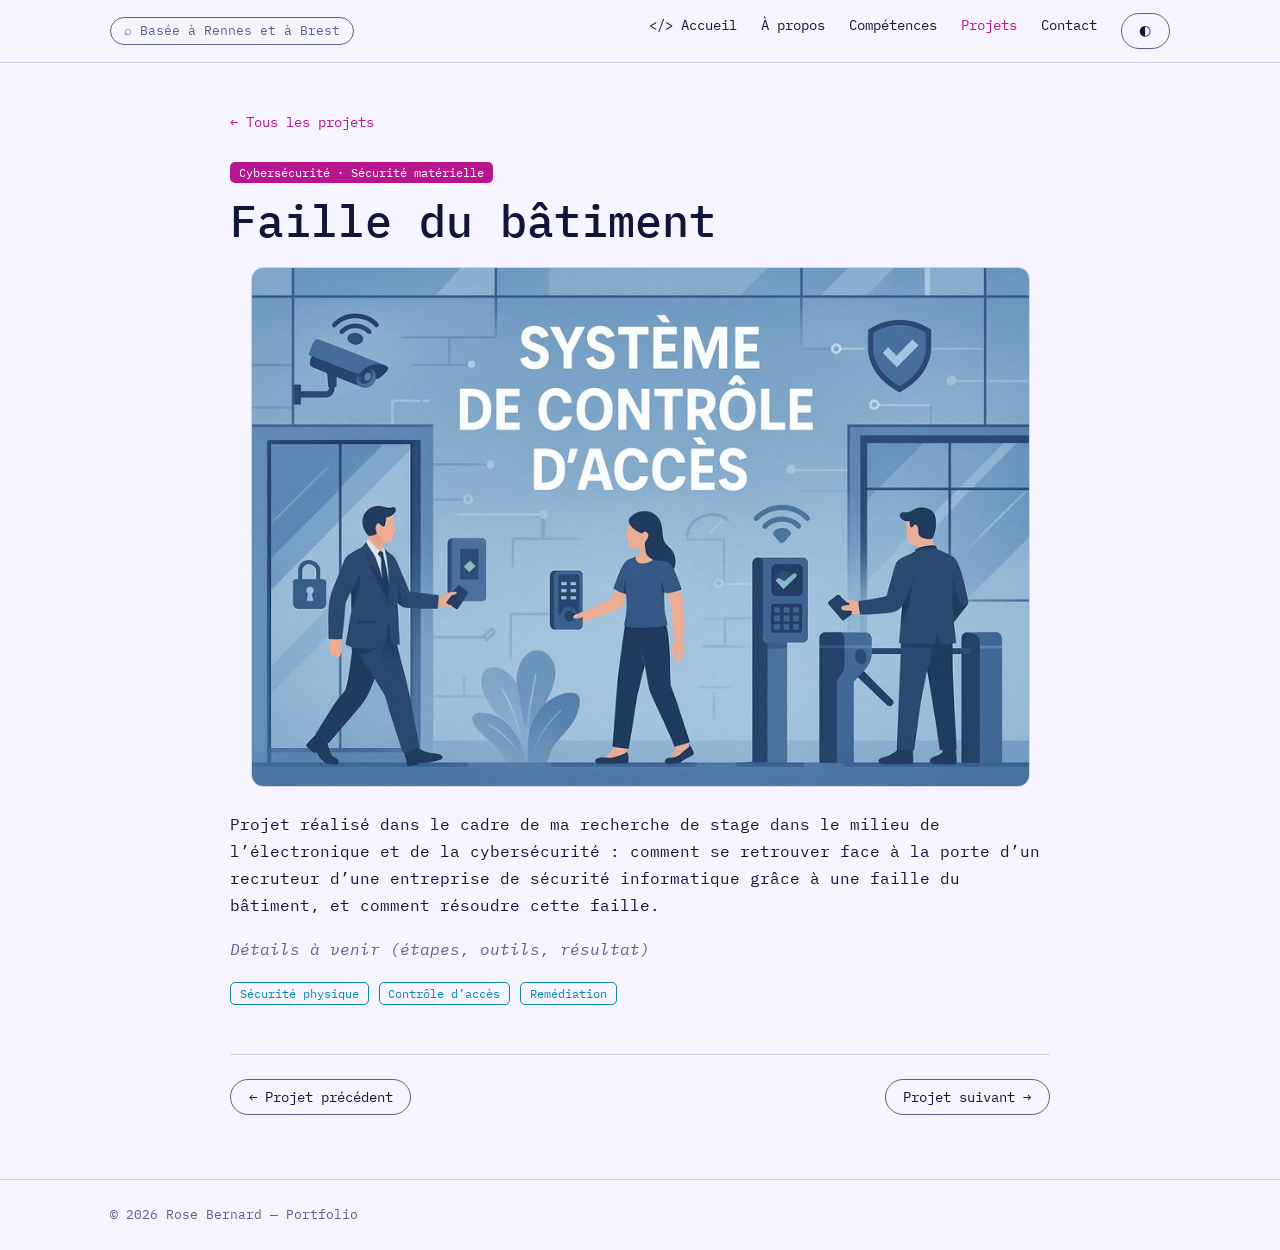
==== projet-faille.html @ 7971939a "ajout des fichiers au projet" ====
<!DOCTYPE html>
<html lang="fr">
<head>
<meta charset="utf-8">
<meta name="viewport" content="width=device-width, initial-scale=1, viewport-fit=cover">
<title>Faille du bâtiment – Rose Bernard</title>
<meta name="description" content="Projet réalisé dans le cadre de ma recherche de stage dans le milieu de l’électronique et de la cybersécurité : comment se retrouver face à la porte d’un recruteur d’une entreprise de sécurité informatique grâce à une faille du bâtiment, et comment résoudre cette faille.">
<link href="https://fonts.googleapis.com/css2?family=IBM+Plex+Mono:wght@400;500;600&display=swap" rel="stylesheet">
<link rel="stylesheet" href="style.css">
</head>
<body>
<nav class="navbar">
  <div class="container">
    <span class="pill">⌕ Basée à Rennes et à Brest</span>
    <ul class="navbar-nav"><li><a class="nav-link" href="index.html">&lt;/&gt; Accueil</a></li><li><a class="nav-link" href="index.html#apropos">À propos</a></li><li><a class="nav-link" href="index.html#competences">Compétences</a></li><li><a class="nav-link active" href="projets.html">Projets</a></li><li><a class="nav-link" href="index.html#contact">Contact</a></li>
      <li><button class="btn" id="theme" type="button" aria-label="Changer de thème">◐</button></li>
    </ul>
  </div>
</nav>
<main class="container" style="padding:3rem 1.25rem 4rem;max-width:860px">
  <div class="crumb"><a class="acc" href="projets.html">← Tous les projets</a></div>
  <span class="badge">Cybersécurité · Sécurité matérielle</span>
  <h1 style="font-size:clamp(1.8rem,5vw,2.8rem);margin:.8rem 0">Faille du bâtiment</h1>
  <div class="pcover"><img src="controle-acces.jpg" alt="Faille du bâtiment" loading="lazy"></div>
  <p>Projet réalisé dans le cadre de ma recherche de stage dans le milieu de l’électronique et de la cybersécurité : comment se retrouver face à la porte d’un recruteur d’une entreprise de sécurité informatique grâce à une faille du bâtiment, et comment résoudre cette faille.</p>
  <p class="mut"><em>Détails à venir (étapes, outils, résultat)</em></p>
  
  <div><span class="badge t">Sécurité physique</span> <span class="badge t">Contrôle d’accès</span> <span class="badge t">Remédiation</span></div>
  <p class="mut" style="font-size:.8rem"></p>
  <div class="pnav"><a class="btn" href="projet-four.html">← Projet précédent</a><a class="btn" href="projet-veille.html">Projet suivant →</a></div>
</main>
<footer><div class="container">© 2026 Rose Bernard — Portfolio</div></footer>
<script src="script.js"></script>
</body>
</html>
---- style.css ----
:root{--bg:#070a1c;--bg2:#0d1230;--card:#131a3a;--line:#2b3166;--tx:#eaf0ff;--mut:#9aa6d4;--acc:#e02bb8;--teal:#2fd8ff;
box-sizing:border-box;padding-top:env(safe-area-inset-top,0px);padding-bottom:env(safe-area-inset-bottom,0px)}
@media (prefers-color-scheme:light){:root:not([data-theme="dark"]){--bg:#f6f5ff;--bg2:#e9e7fa;--card:#fff;--line:#d3d0ee;--tx:#12143a;--mut:#5a5f8e;--acc:#b8168f;--teal:#0a86ab}}
:root[data-theme="dark"]{--bg:#070a1c}
*,*::before,*::after{box-sizing:inherit}
html{scroll-behavior:smooth;scroll-padding-top:70px}
body{margin:0;background:var(--bg);color:var(--tx);font-family:"IBM Plex Mono","Courier New",monospace;line-height:1.7}
a{color:inherit;text-decoration:none}
/* mini-grille compatible Bootstrap */
.container{width:100%;max-width:1100px;margin:0 auto;padding:0 1.25rem}
.row{display:grid;grid-template-columns:repeat(12,1fr);gap:1.25rem}
.row>*{grid-column:span 12}
@media(min-width:768px){.col-md-4{grid-column:span 4}.col-md-5{grid-column:span 5}.col-md-7{grid-column:span 7}.col-md-6{grid-column:span 6}}
.navbar{position:sticky;top:0;z-index:10;background:color-mix(in srgb,var(--bg) 92%,transparent);backdrop-filter:blur(6px);border-bottom:1px solid var(--line);padding-top:env(safe-area-inset-top,0px)}
.navbar .container{display:flex;justify-content:space-between;align-items:center;flex-wrap:wrap;padding-top:.8rem;padding-bottom:.8rem;gap:.5rem}
.navbar-nav{display:flex;gap:1.5rem;flex-wrap:wrap;margin:0;padding:0;list-style:none;font-size:.9rem}
.nav-link:hover{color:var(--acc)}
.pill{border:1px solid var(--mut);border-radius:99px;padding:.15rem .8rem;font-size:.8rem;color:var(--mut)}
.btn{display:inline-block;border:1px solid var(--mut);border-radius:99px;padding:.35rem 1.1rem;background:none;color:var(--tx);font:inherit;font-size:.85rem;cursor:pointer}
.btn:hover,.btn.active{background:var(--acc);border-color:var(--acc);color:#fff}
.card{background:var(--card);border:1px solid var(--line);border-radius:14px;overflow:hidden;height:100%}
.card-body{padding:1.1rem 1.2rem}
.badge{display:inline-block;font-size:.72rem;padding:.05rem .55rem;border-radius:5px;background:var(--acc);color:#fff}
.badge.t{background:transparent;border:1px solid var(--teal);color:var(--teal)}
section{padding:5rem 0;border-top:1px solid var(--line)}
.hero{min-height:88vh;display:flex;flex-direction:column;justify-content:space-between;padding:3rem 0 2rem;border:0}
.band{border-top:1px solid var(--line);border-bottom:1px solid var(--line);padding:2rem 0;margin:3rem 0}
h1{font-size:clamp(3rem,11vw,7.5rem);font-weight:500;margin:0;line-height:1}
h2{font-size:1.6rem;font-weight:500;margin:0 0 2rem}
h2::before{content:"/* ";color:var(--acc)}h2::after{content:" */";color:var(--acc)}
.role{color:var(--acc);font-size:1.4rem}.yr{color:var(--teal)}
.tag{color:var(--acc);font-size:.8rem}
.mut{color:var(--mut)}.teal{color:var(--teal)}.acc{color:var(--acc)}
.big{font-size:2rem;font-weight:500}
.thumb{height:140px;display:grid;place-items:center;font-size:2.4rem;background:linear-gradient(135deg,var(--bg2),var(--card));border-bottom:1px solid var(--line);color:var(--teal)}
.card h3{margin:.6rem 0 .3rem;font-size:1.05rem;font-weight:500}
.card p{margin:0;font-size:.85rem;color:var(--mut)}
.hide{display:none}
footer{border-top:1px solid var(--line);padding:1.5rem 0;color:var(--mut);font-size:.8rem}
.stats{display:flex;gap:2rem;flex-wrap:wrap}
:root[data-theme="light"]{--bg:#f6f5ff;--bg2:#e9e7fa;--card:#fff;--line:#d3d0ee;--tx:#12143a;--mut:#5a5f8e;--acc:#b8168f;--teal:#0a86ab}
#grid .card{cursor:pointer;transition:transform .15s,border-color .15s}
#grid .card:hover,#grid .card:focus-visible{transform:translateY(-3px);border-color:var(--acc);outline:0}
.thumb svg{width:100%;height:100%}
dialog{background:var(--card);color:var(--tx);border:1px solid var(--line);border-radius:16px;padding:0;width:min(640px,92vw);max-height:88vh;overflow:auto;font-family:inherit}
dialog::backdrop{background:rgba(5,12,22,.75)}
.dlg-img{height:200px;border-bottom:1px solid var(--line);background:linear-gradient(135deg,var(--bg2),var(--card))}
.dlg-img svg{width:100%;height:100%}
.dlg-b{padding:1.4rem 1.6rem}
.dlg-b h3{font-size:1.4rem;font-weight:500;margin:.6rem 0}
.dlg-b ul{padding-left:1.1rem;color:var(--mut);font-size:.9rem}
.dlg-x{float:right;margin:.8rem}
#dinl img{display:block;width:100%;max-height:420px;object-fit:cover;object-position:center 35%;border-radius:10px;border:1px solid var(--line);margin:1rem 0}
.thumb img,.dlg-img img{flex:1;min-width:0;height:100%;object-fit:cover;object-position:top}

.nav-link.active{color:var(--acc)}
.card-link{display:block;height:100%}
.crumb{font-size:.85rem;margin-bottom:1.5rem}
.pcover{display:flex;border:1px solid var(--line);border-radius:14px;overflow:hidden;margin:1.5rem 0;max-height:420px}
.pcover img{flex:1;min-width:0;width:100%;object-fit:cover;object-position:top}
.steps{list-style:none;padding:0;margin:1.5rem 0}
.steps li{border-left:2px solid var(--acc);padding:.2rem 0 .2rem 1rem;margin:.9rem 0}
img.inl{display:block;width:100%;max-height:460px;object-fit:cover;object-position:center 35%;border-radius:12px;border:1px solid var(--line);margin:1.5rem 0}
.pnav{display:flex;justify-content:space-between;gap:1rem;flex-wrap:wrap;margin-top:3rem;padding-top:1.5rem;border-top:1px solid var(--line)}

.hero2{background-image:radial-gradient(var(--line) 1px,transparent 1px);background-size:28px 28px}
.hero2 .hero-grid{display:grid;grid-template-columns:1.25fr 1fr;gap:2.5rem;align-items:center;flex:1}
.hi{font-size:clamp(2.2rem,6.5vw,4.6rem);line-height:1.1;margin:.4rem 0 1rem}
.hero2 .role{font-size:clamp(1rem,2.4vw,1.35rem)}
.ph{filter:drop-shadow(0 12px 32px rgba(224,43,184,.35))}
.ph img{display:block;width:100%;aspect-ratio:1;object-fit:cover;object-position:center;clip-path:polygon(18% 3%,88% 20%,100% 62%,68% 98%,7% 82%,0 33%)}
.btn-primary{background:var(--acc);border-color:var(--acc);color:#fff}
.btn-primary:hover{filter:brightness(1.1)}
.soc{display:flex;gap:.8rem;margin-top:2.2rem}
.soc a{display:grid;place-items:center;width:2.4rem;height:2.4rem;border:1px solid var(--mut);border-radius:50%;font-size:.9rem;font-weight:600}
.soc a:hover{border-color:var(--acc);color:var(--acc)}
@media(max-width:767px){.hero2 .hero-grid{grid-template-columns:1fr}.ph{order:-1;max-width:300px;margin:0 auto}}

.ph .art{aspect-ratio:1;display:grid;place-items:center;background:linear-gradient(135deg,var(--bg2),var(--card));clip-path:polygon(18% 3%,88% 20%,100% 62%,68% 98%,7% 82%,0 33%)}
.ph .art svg{width:100%;height:100%}
.ph .s1{stroke:var(--teal)}.ph .s2{stroke:var(--acc)}.ph .f1 circle{fill:var(--teal)}.ph .t1{fill:var(--acc)}.ph .t2{fill:var(--teal)}

.ph{max-width:440px;margin-left:auto;filter:drop-shadow(0 0 28px rgba(47,216,255,.3))}
.ph .art{clip-path:none;border-radius:50%;overflow:hidden;border:2px solid var(--teal)}
.banner{border-top:1px solid var(--line);border-bottom:1px solid var(--line)}
.banner img{display:block;width:100%;max-height:280px;object-fit:cover}
@media(max-width:767px){.ph{margin:0 auto}}

.hero2{background-image:radial-gradient(circle at 88% 15%,rgba(224,43,184,.2),transparent 45%),radial-gradient(circle at 8% 92%,rgba(47,216,255,.15),transparent 45%),radial-gradient(var(--line) 1px,transparent 1px);background-size:auto,auto,28px 28px}
.thumb{height:190px;background:var(--bg2)}
.thumb img{object-fit:contain;object-position:center;background:var(--bg2)}
.pcover{display:grid;gap:1.2rem;border:0;border-radius:0;overflow:visible;max-height:none;background:none}
.pcover img{display:block;flex:none;width:auto;height:auto;max-width:100%;max-height:520px;margin:0 auto;object-fit:contain;border:1px solid var(--line);border-radius:12px}
img.inl{width:auto;max-width:100%;height:auto;max-height:560px;margin:1.5rem auto;object-fit:contain}
.banner img{height:auto;max-height:340px}
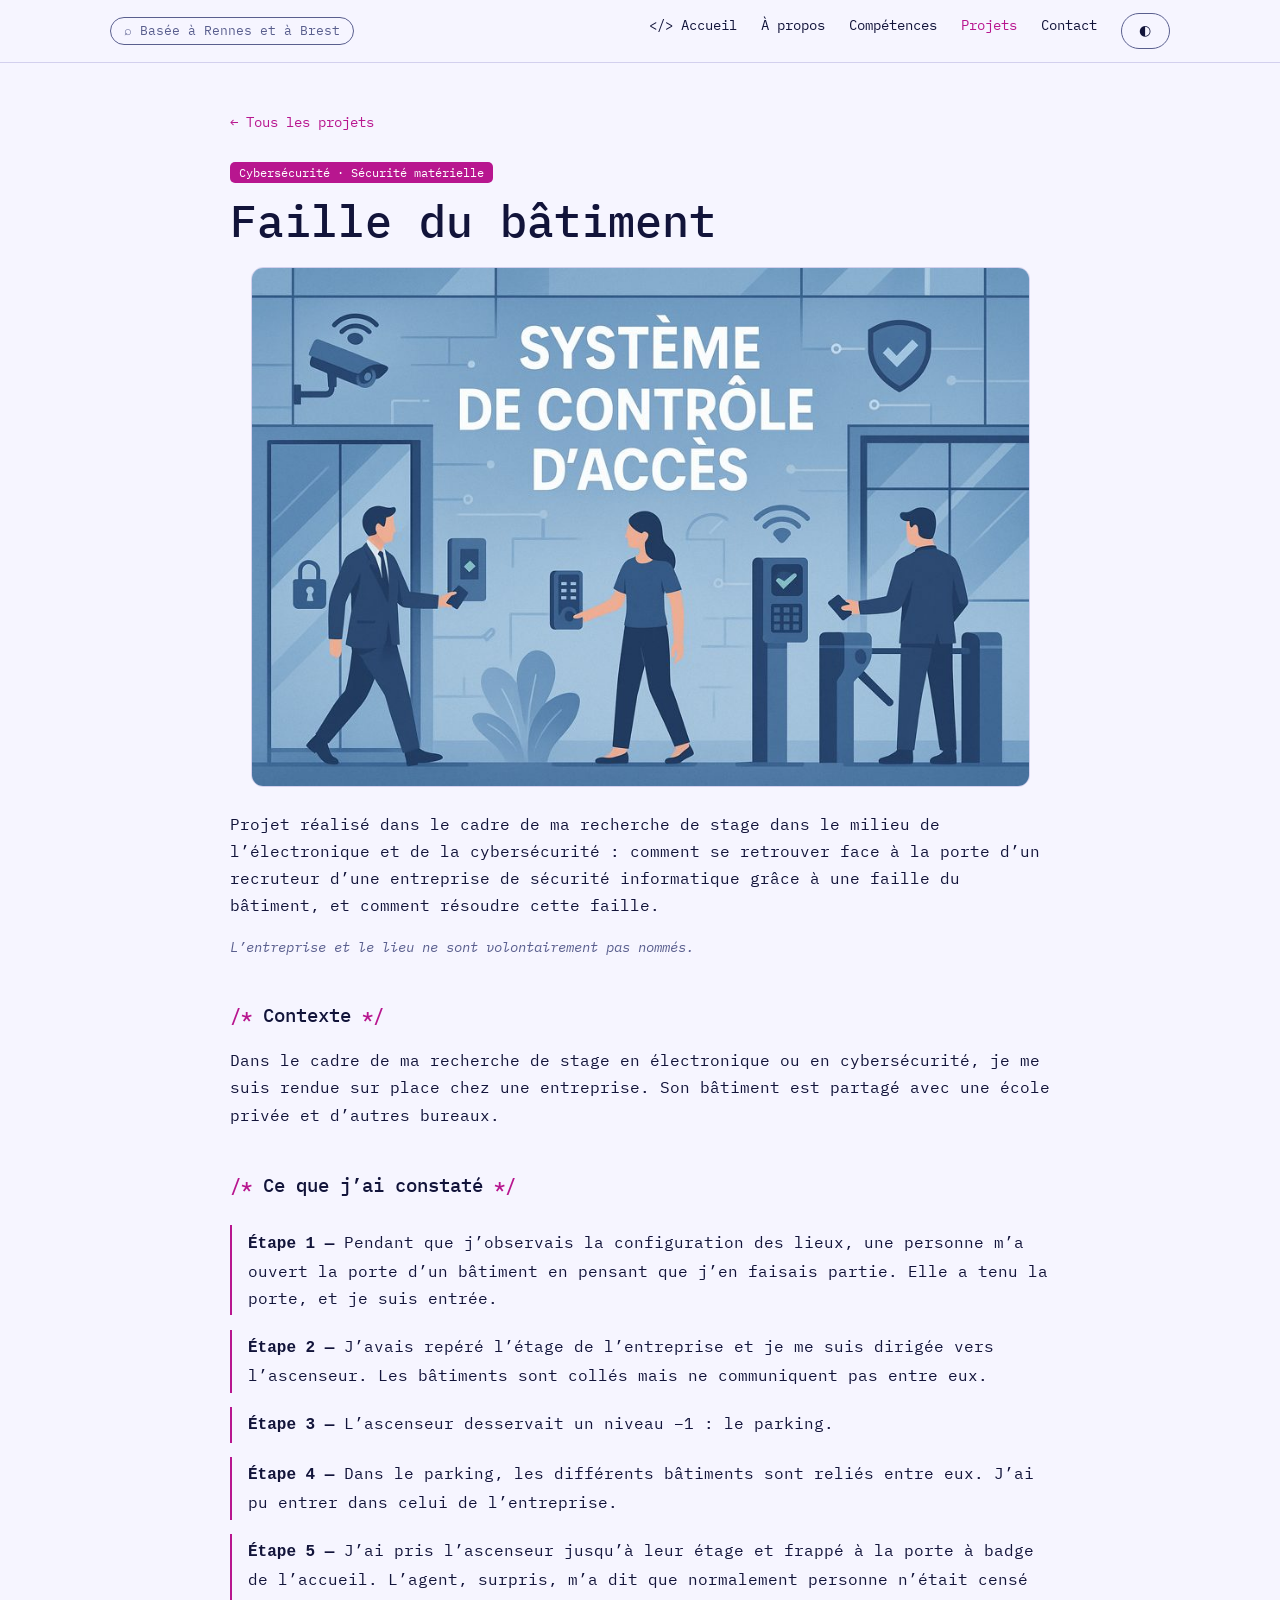
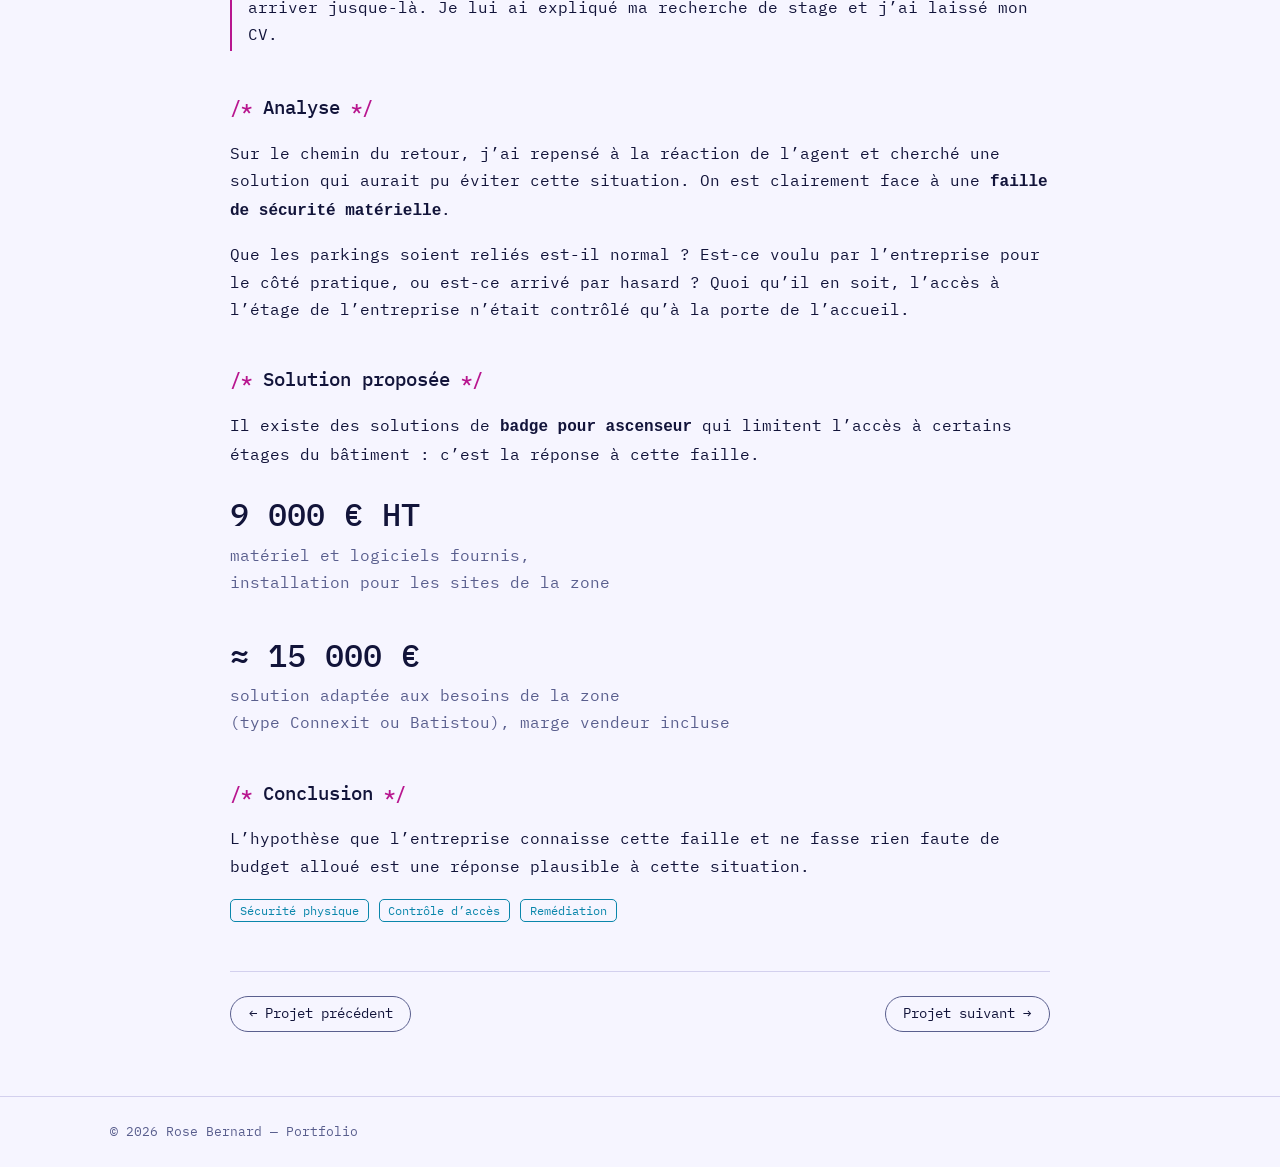
==== commit 4954be00: "Contenu du projet" ====
--- a/projet-faille.html
+++ b/projet-faille.html
@@ -3,7 +3,7 @@
 <head>
 <meta charset="utf-8">
 <meta name="viewport" content="width=device-width, initial-scale=1, viewport-fit=cover">
-<title>Faille du bâtiment – Rose Bernard</title>
+<title>Faille de bâtiment – Rose Bernard</title>
 <meta name="description" content="Projet réalisé dans le cadre de ma recherche de stage dans le milieu de l’électronique et de la cybersécurité : comment se retrouver face à la porte d’un recruteur d’une entreprise de sécurité informatique grâce à une faille du bâtiment, et comment résoudre cette faille.">
 <link href="https://fonts.googleapis.com/css2?family=IBM+Plex+Mono:wght@400;500;600&display=swap" rel="stylesheet">
 <link rel="stylesheet" href="style.css">
@@ -23,7 +23,28 @@
   <h1 style="font-size:clamp(1.8rem,5vw,2.8rem);margin:.8rem 0">Faille du bâtiment</h1>
   <div class="pcover"><img src="controle-acces.jpg" alt="Faille du bâtiment" loading="lazy"></div>
   <p>Projet réalisé dans le cadre de ma recherche de stage dans le milieu de l’électronique et de la cybersécurité : comment se retrouver face à la porte d’un recruteur d’une entreprise de sécurité informatique grâce à une faille du bâtiment, et comment résoudre cette faille.</p>
-  <p class="mut"><em>Détails à venir (étapes, outils, résultat)</em></p>
+  <p class="mut" style="font-size:.85rem"><em>L’entreprise et le lieu ne sont volontairement pas nommés.</em></p>
+  <h2 style="font-size:1.2rem;margin:2.5rem 0 1rem">Contexte</h2>
+  <p>Dans le cadre de ma recherche de stage en électronique ou en cybersécurité, je me suis rendue sur place chez une entreprise. Son bâtiment est partagé avec une école privée et d’autres bureaux.</p>
+  <h2 style="font-size:1.2rem;margin:2.5rem 0 1rem">Ce que j’ai constaté</h2>
+  <ul class="steps">
+    <li><strong>Étape 1 —</strong> Pendant que j’observais la configuration des lieux, une personne m’a ouvert la porte d’un bâtiment en pensant que j’en faisais partie. Elle a tenu la porte, et je suis entrée.</li>
+    <li><strong>Étape 2 —</strong> J’avais repéré l’étage de l’entreprise et je me suis dirigée vers l’ascenseur. Les bâtiments sont collés mais ne communiquent pas entre eux.</li>
+    <li><strong>Étape 3 —</strong> L’ascenseur desservait un niveau −1 : le parking.</li>
+    <li><strong>Étape 4 —</strong> Dans le parking, les différents bâtiments sont reliés entre eux. J’ai pu entrer dans celui de l’entreprise.</li>
+    <li><strong>Étape 5 —</strong> J’ai pris l’ascenseur jusqu’à leur étage et frappé à la porte à badge de l’accueil. L’agent, surpris, m’a dit que normalement personne n’était censé arriver jusque-là. Je lui ai expliqué ma recherche de stage et j’ai laissé mon CV.</li>
+  </ul>
+  <h2 style="font-size:1.2rem;margin:2.5rem 0 1rem">Analyse</h2>
+  <p>Sur le chemin du retour, j’ai repensé à la réaction de l’agent et cherché une solution qui aurait pu éviter cette situation. On est clairement face à une <strong>faille de sécurité matérielle</strong>.</p>
+  <p>Que les parkings soient reliés est-il normal ? Est-ce voulu par l’entreprise pour le côté pratique, ou est-ce arrivé par hasard ? Quoi qu’il en soit, l’accès à l’étage de l’entreprise n’était contrôlé qu’à la porte de l’accueil.</p>
+  <h2 style="font-size:1.2rem;margin:2.5rem 0 1rem">Solution proposée</h2>
+  <p>Il existe des solutions de <strong>badge pour ascenseur</strong> qui limitent l’accès à certains étages du bâtiment : c’est la réponse à cette faille.</p>
+  <div class="stats" style="margin:1.2rem 0">
+    <div><div class="big">9 000 € HT</div><span class="mut">matériel et logiciels fournis,<br>installation pour les sites de la zone</span></div>
+    <div><div class="big">≈ 15 000 €</div><span class="mut">solution adaptée aux besoins de la zone<br>(type Connexit ou Batistou), marge vendeur incluse</span></div>
+  </div>
+  <h2 style="font-size:1.2rem;margin:2.5rem 0 1rem">Conclusion</h2>
+  <p>L’hypothèse que l’entreprise connaisse cette faille et ne fasse rien faute de budget alloué est une réponse plausible à cette situation.</p>
   
   <div><span class="badge t">Sécurité physique</span> <span class="badge t">Contrôle d’accès</span> <span class="badge t">Remédiation</span></div>
   <p class="mut" style="font-size:.8rem"></p>
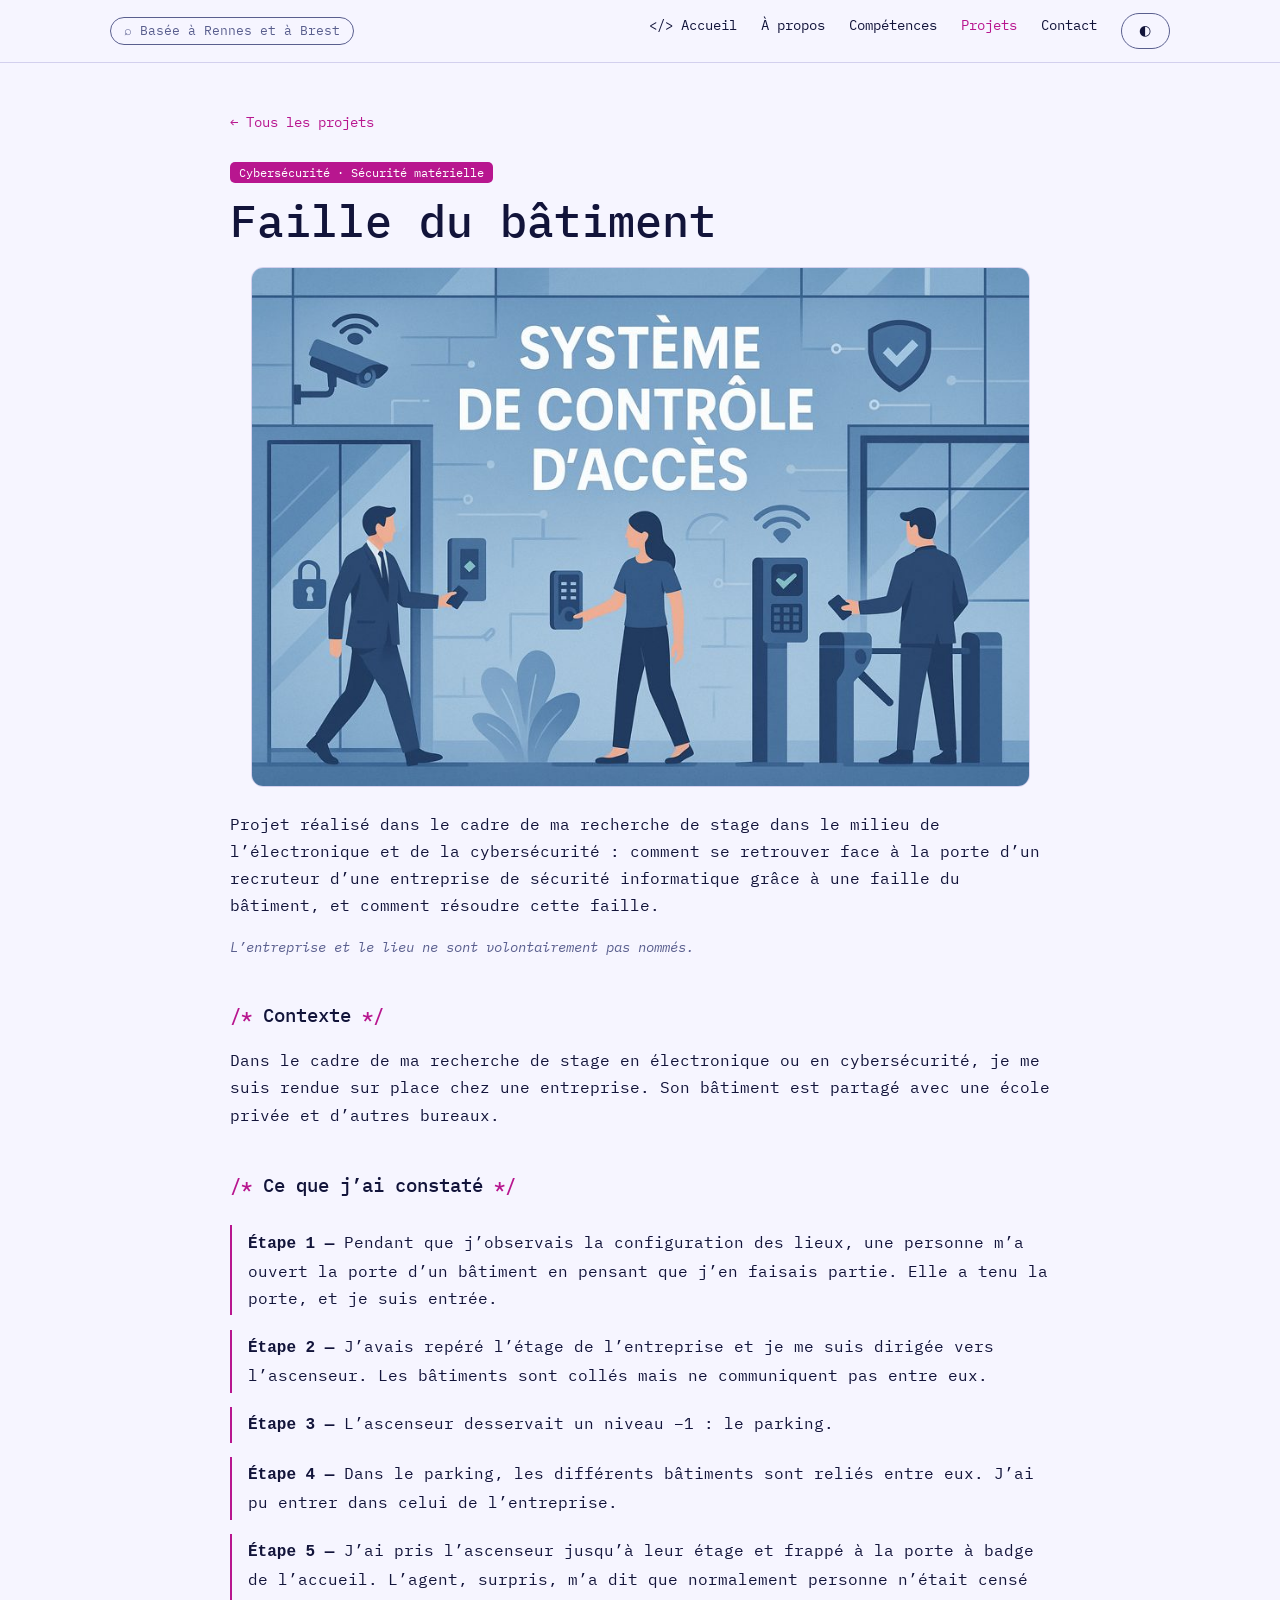
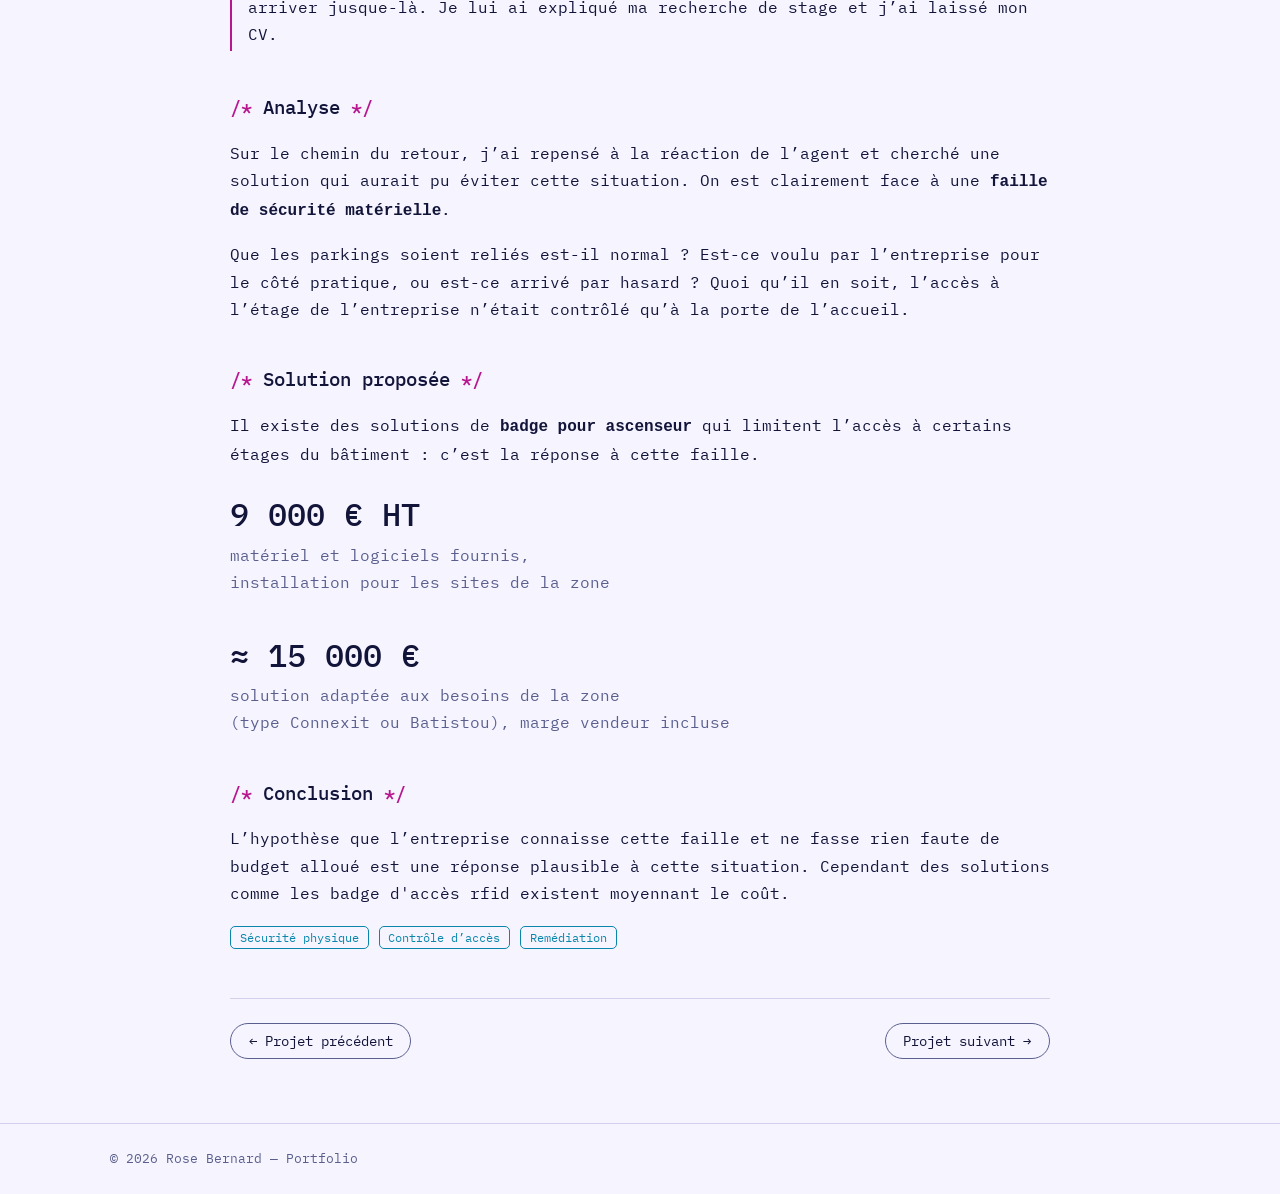
==== commit 67e38f03: "Enhance conclusion with RFID solution mention Added a note about RFID access badge solutions." ====
--- a/projet-faille.html
+++ b/projet-faille.html
@@ -44,7 +44,7 @@
     <div><div class="big">≈ 15 000 €</div><span class="mut">solution adaptée aux besoins de la zone<br>(type Connexit ou Batistou), marge vendeur incluse</span></div>
   </div>
   <h2 style="font-size:1.2rem;margin:2.5rem 0 1rem">Conclusion</h2>
-  <p>L’hypothèse que l’entreprise connaisse cette faille et ne fasse rien faute de budget alloué est une réponse plausible à cette situation.</p>
+  <p>L’hypothèse que l’entreprise connaisse cette faille et ne fasse rien faute de budget alloué est une réponse plausible à cette situation. Cependant des solutions comme les badge d'accès rfid existent moyennant le coût.</p>
   
   <div><span class="badge t">Sécurité physique</span> <span class="badge t">Contrôle d’accès</span> <span class="badge t">Remédiation</span></div>
   <p class="mut" style="font-size:.8rem"></p>
